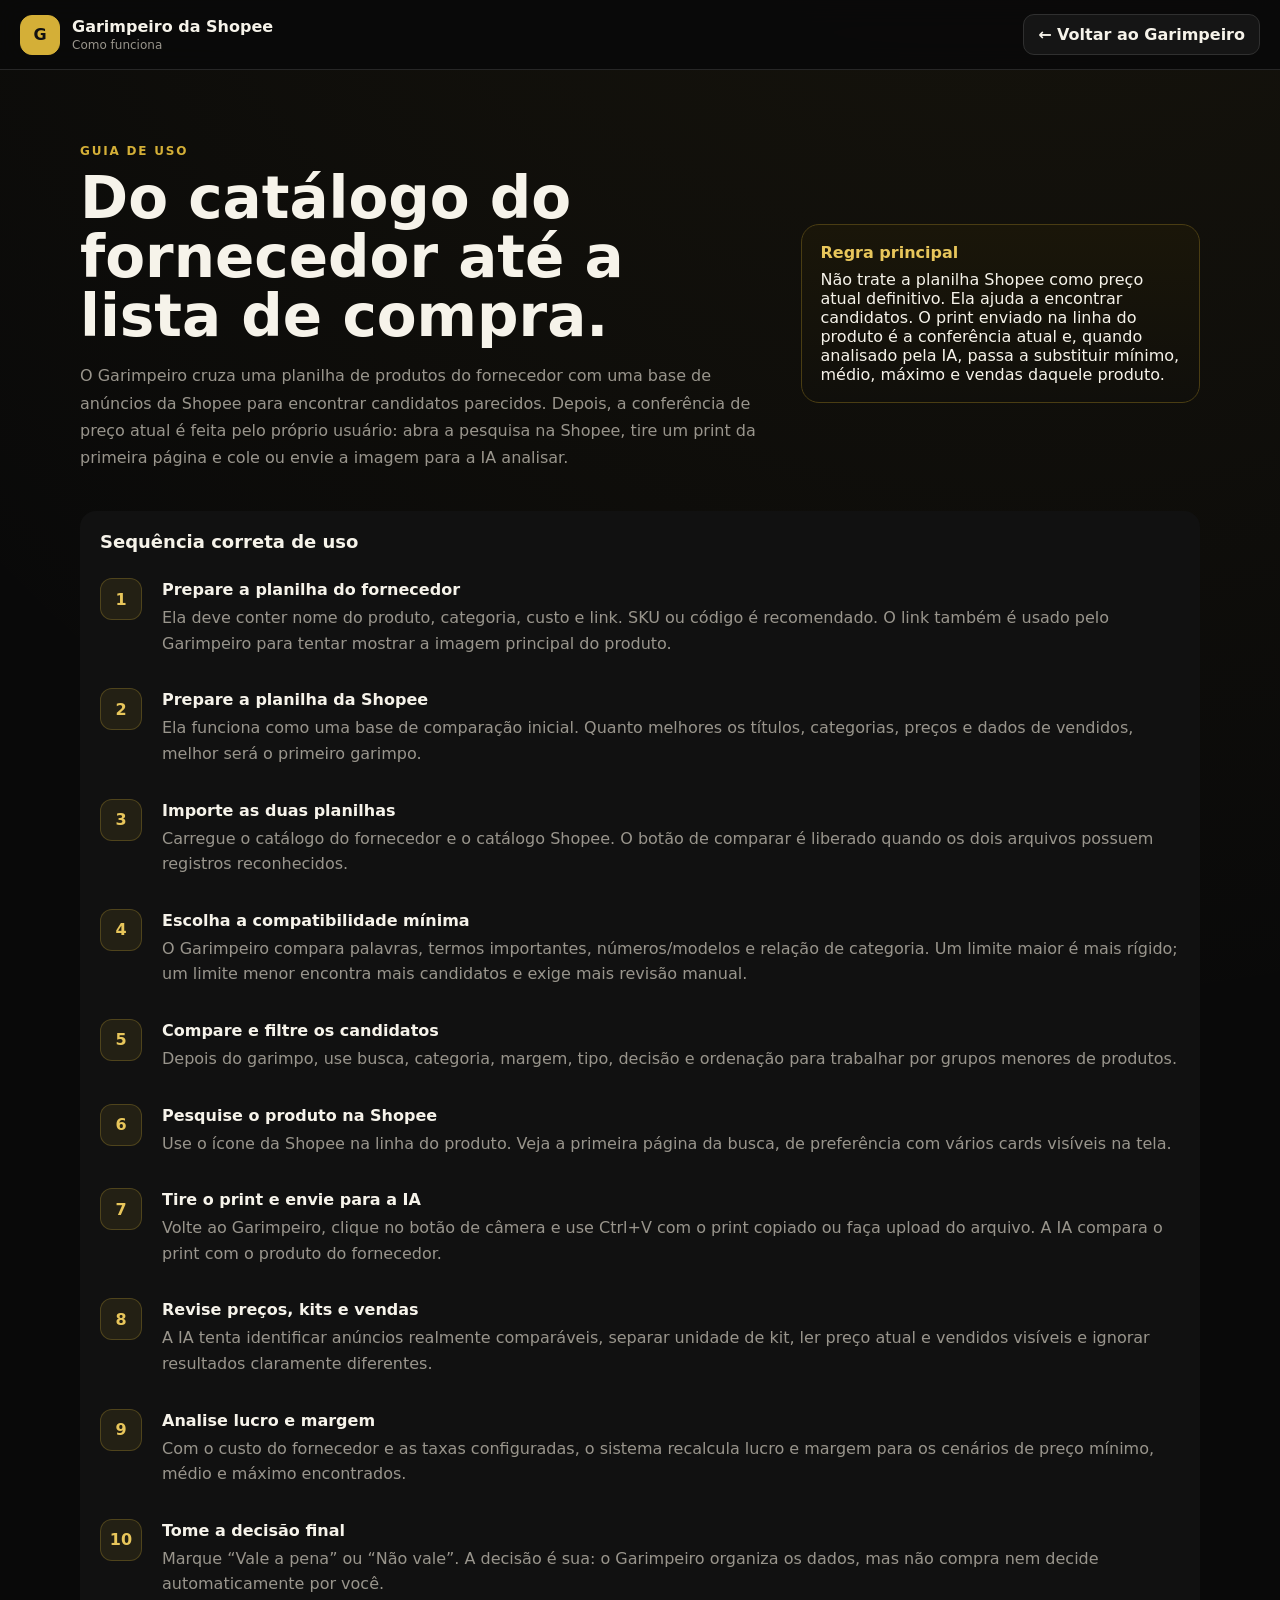
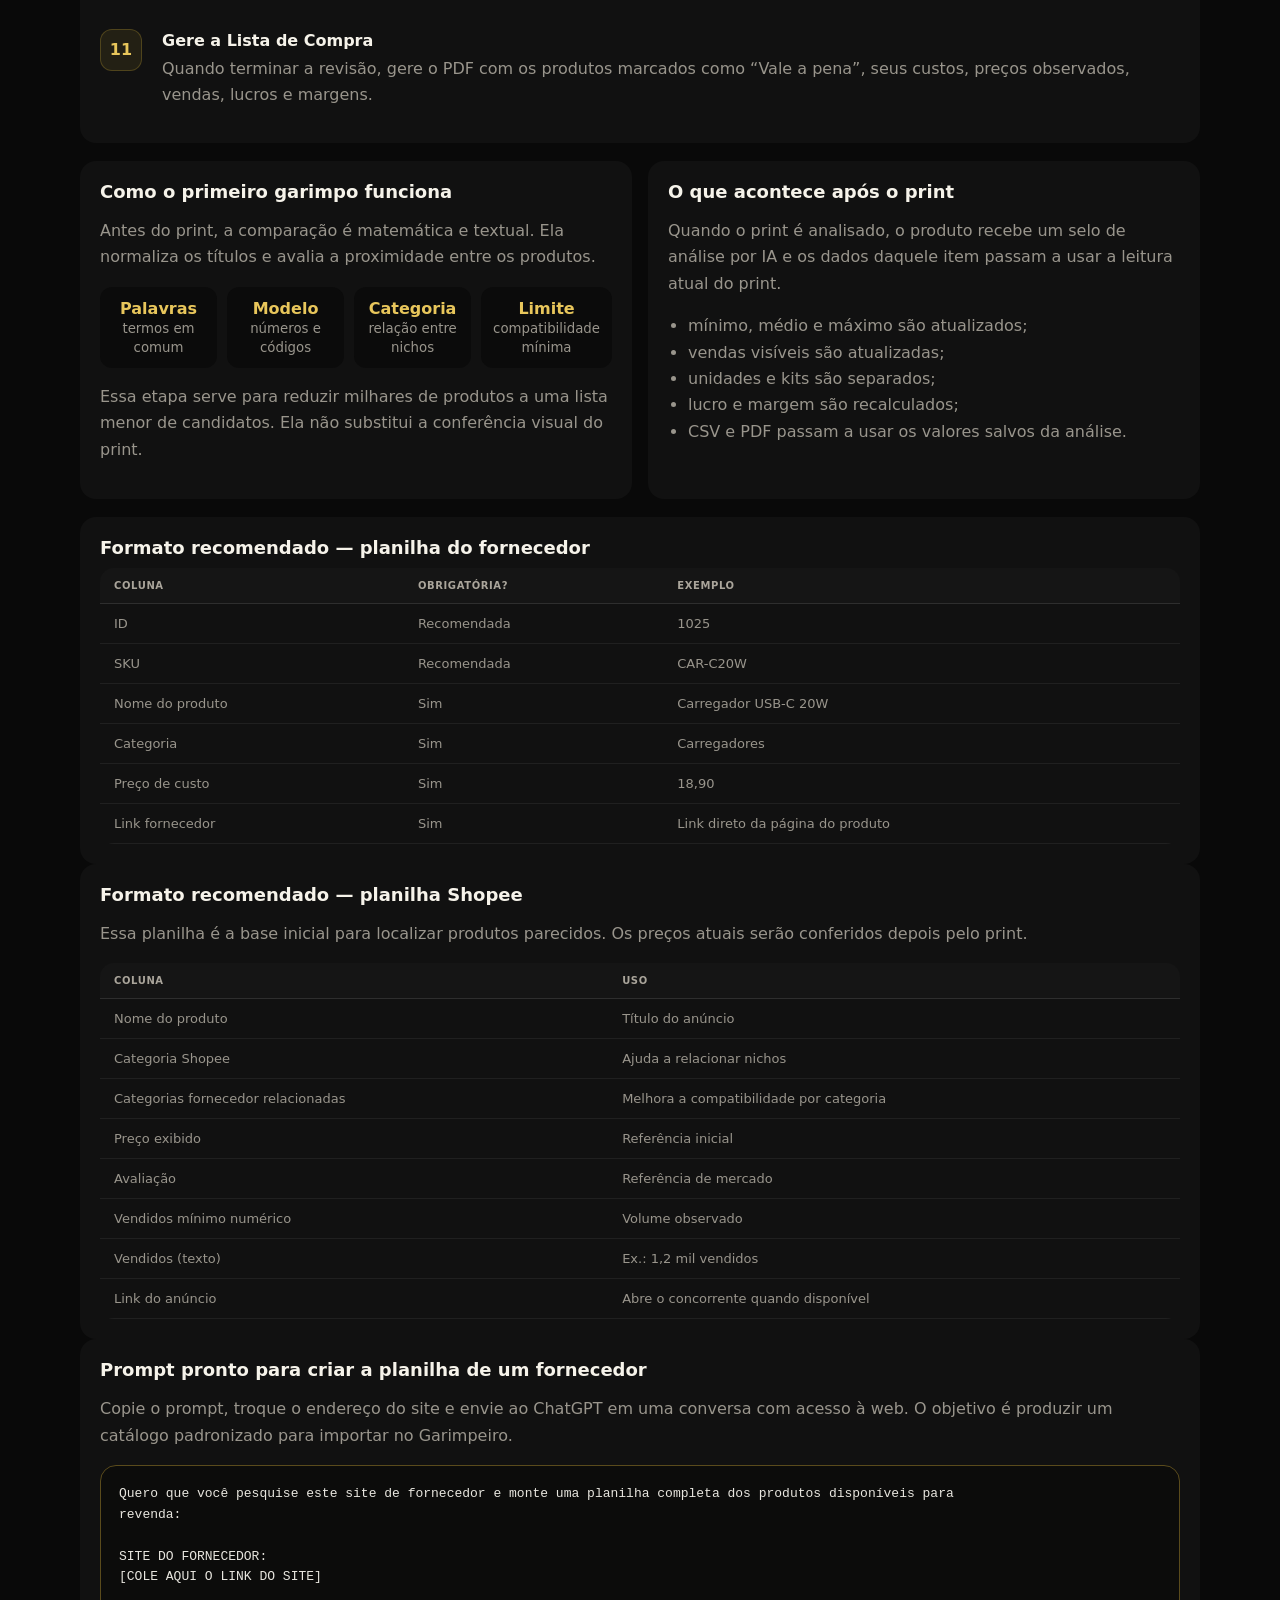
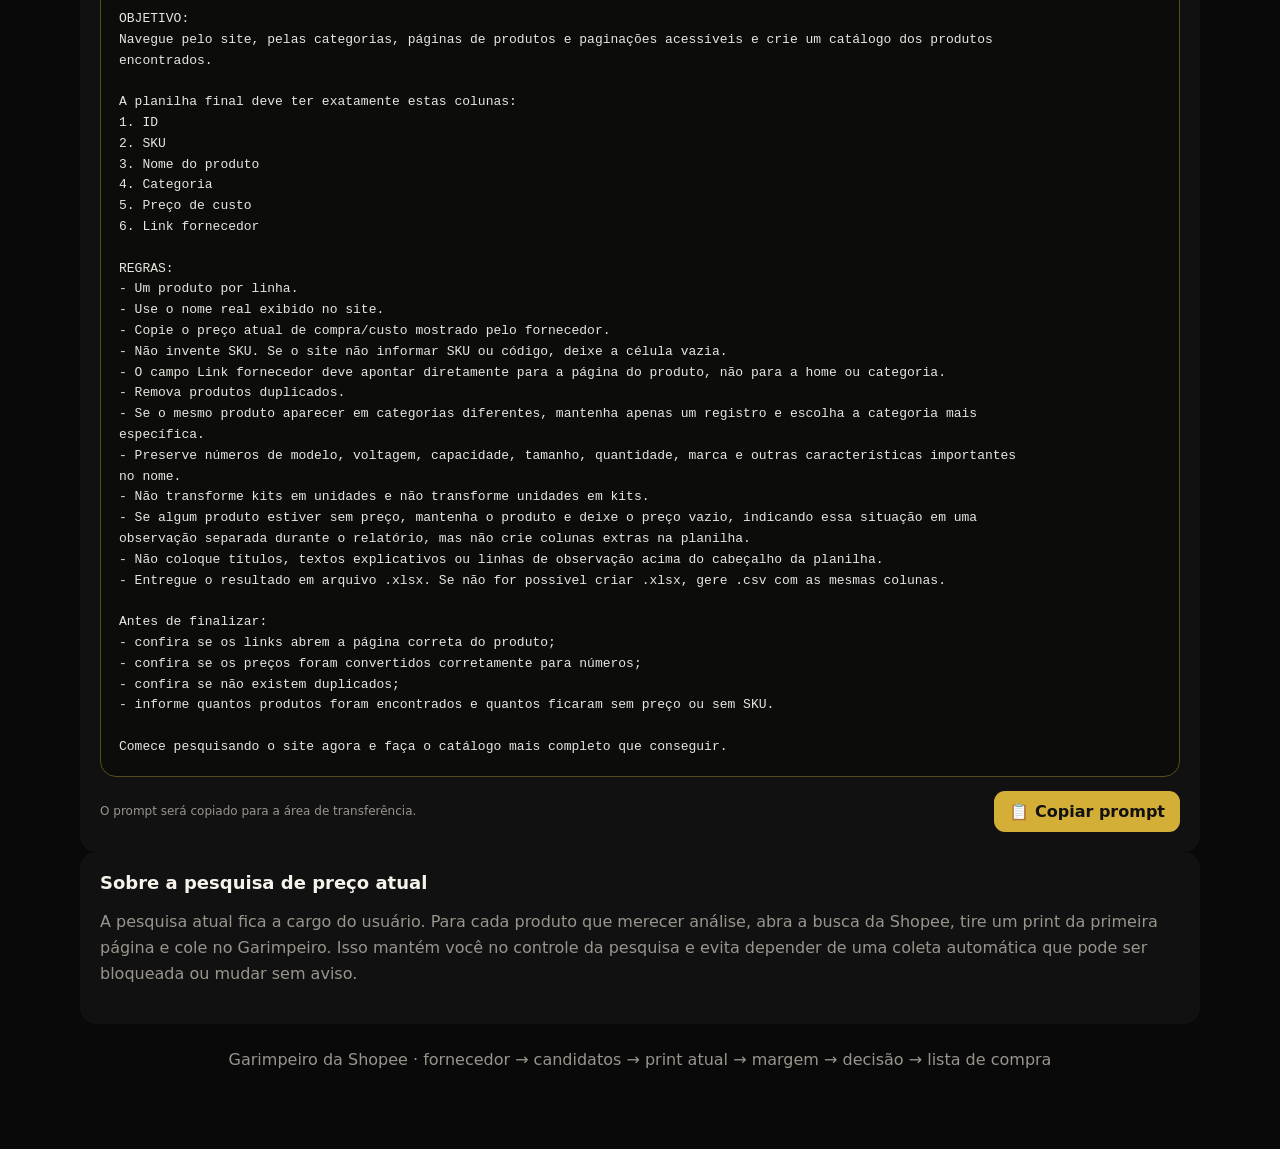
==== ajuda.html @ dcf3d6b2 "Cria pagina Como funciona e prompt de catalogo" ====
<!doctype html>
<html lang="pt-BR">
<head>
  <meta charset="utf-8" />
  <meta name="viewport" content="width=device-width,initial-scale=1" />
  <meta name="theme-color" content="#0a0a0a" />
  <title>Como funciona — Garimpeiro da Shopee</title>
  <meta name="description" content="Guia completo de uso do Garimpeiro da Shopee." />
  <link rel="stylesheet" href="./styles.css" />
  <style>
    .help-shell{width:min(1120px,calc(100% - 32px));margin:0 auto;padding:34px 0 64px}.help-hero{padding:36px 0 24px;display:grid;grid-template-columns:1.4fr .8fr;gap:24px;align-items:center}.help-hero h2{font-size:clamp(32px,5vw,58px);line-height:1.02;margin:10px 0 14px}.help-hero p{color:var(--muted);max-width:760px;line-height:1.7}.help-note{border:1px solid #4a3d13;background:linear-gradient(180deg,#1a1609,#100f0b);border-radius:18px;padding:18px}.help-note strong{display:block;color:#e8c65b;margin-bottom:8px}.help-grid{display:grid;grid-template-columns:repeat(2,minmax(0,1fr));gap:16px;margin:18px 0}.help-card{border:1px solid var(--border);background:var(--panel);border-radius:16px;padding:20px}.help-card h3{margin:0 0 10px;font-size:18px}.help-card p,.help-card li{color:var(--muted);line-height:1.65}.help-card ul,.help-card ol{padding-left:20px}.step{display:grid;grid-template-columns:48px 1fr;gap:14px;align-items:start;padding:16px 0;border-bottom:1px solid var(--border)}.step:last-child{border-bottom:0}.step-num{width:42px;height:42px;border-radius:12px;display:grid;place-items:center;background:#d4af3718;border:1px solid #d4af3740;color:#e8c65b;font-weight:800}.step h4{margin:2px 0 6px}.step p{margin:0;color:var(--muted);line-height:1.6}.schema{overflow:auto;border:1px solid var(--border);border-radius:14px}.schema table{min-width:720px}.schema th,.schema td{padding:12px 14px}.schema td{color:var(--muted)}.prompt-box{position:relative;border:1px solid #5a4b1c;background:#0c0c0b;border-radius:16px;padding:18px;margin-top:12px}.prompt-box pre{white-space:pre-wrap;margin:0;padding-right:140px;color:#e8e6df;font:13px/1.6 ui-monospace,SFMono-Regular,Menlo,Consolas,monospace}.copy-row{display:flex;justify-content:space-between;gap:12px;align-items:center;margin-top:14px}.copy-status{font-size:12px;color:var(--muted)}.logic-row{display:grid;grid-template-columns:repeat(4,1fr);gap:10px;margin-top:14px}.logic-pill{padding:12px;border:1px solid var(--border);border-radius:12px;background:#0b0b0b;text-align:center}.logic-pill b{display:block;color:#e8c65b}.logic-pill small{color:var(--muted)}.top-actions a{text-decoration:none}.help-footer{margin-top:26px;text-align:center;color:var(--muted)}@media(max-width:800px){.help-hero,.help-grid{grid-template-columns:1fr}.logic-row{grid-template-columns:1fr 1fr}.prompt-box pre{padding-right:0}.topbar{gap:10px;align-items:flex-start}.top-actions{flex-wrap:wrap;justify-content:flex-end}}@media(max-width:520px){.logic-row{grid-template-columns:1fr}.help-shell{width:min(100% - 20px,1120px)}.brand p{display:none}}
  </style>
</head>
<body>
  <header class="topbar">
    <div class="brand"><div class="brand-mark">G</div><div><h1>Garimpeiro da Shopee</h1><p>Como funciona</p></div></div>
    <div class="top-actions"><a class="btn btn-ghost" href="./index.html">← Voltar ao Garimpeiro</a></div>
  </header>

  <main class="help-shell">
    <section class="help-hero">
      <div>
        <span class="eyebrow">GUIA DE USO</span>
        <h2>Do catálogo do fornecedor até a lista de compra.</h2>
        <p>O Garimpeiro cruza uma planilha de produtos do fornecedor com uma base de anúncios da Shopee para encontrar candidatos parecidos. Depois, a conferência de preço atual é feita pelo próprio usuário: abra a pesquisa na Shopee, tire um print da primeira página e cole ou envie a imagem para a IA analisar.</p>
      </div>
      <aside class="help-note"><strong>Regra principal</strong>Não trate a planilha Shopee como preço atual definitivo. Ela ajuda a encontrar candidatos. O print enviado na linha do produto é a conferência atual e, quando analisado pela IA, passa a substituir mínimo, médio, máximo e vendas daquele produto.</aside>
    </section>

    <section class="help-card">
      <h3>Sequência correta de uso</h3>
      <div class="step"><div class="step-num">1</div><div><h4>Prepare a planilha do fornecedor</h4><p>Ela deve conter nome do produto, categoria, custo e link. SKU ou código é recomendado. O link também é usado pelo Garimpeiro para tentar mostrar a imagem principal do produto.</p></div></div>
      <div class="step"><div class="step-num">2</div><div><h4>Prepare a planilha da Shopee</h4><p>Ela funciona como uma base de comparação inicial. Quanto melhores os títulos, categorias, preços e dados de vendidos, melhor será o primeiro garimpo.</p></div></div>
      <div class="step"><div class="step-num">3</div><div><h4>Importe as duas planilhas</h4><p>Carregue o catálogo do fornecedor e o catálogo Shopee. O botão de comparar é liberado quando os dois arquivos possuem registros reconhecidos.</p></div></div>
      <div class="step"><div class="step-num">4</div><div><h4>Escolha a compatibilidade mínima</h4><p>O Garimpeiro compara palavras, termos importantes, números/modelos e relação de categoria. Um limite maior é mais rígido; um limite menor encontra mais candidatos e exige mais revisão manual.</p></div></div>
      <div class="step"><div class="step-num">5</div><div><h4>Compare e filtre os candidatos</h4><p>Depois do garimpo, use busca, categoria, margem, tipo, decisão e ordenação para trabalhar por grupos menores de produtos.</p></div></div>
      <div class="step"><div class="step-num">6</div><div><h4>Pesquise o produto na Shopee</h4><p>Use o ícone da Shopee na linha do produto. Veja a primeira página da busca, de preferência com vários cards visíveis na tela.</p></div></div>
      <div class="step"><div class="step-num">7</div><div><h4>Tire o print e envie para a IA</h4><p>Volte ao Garimpeiro, clique no botão de câmera e use Ctrl+V com o print copiado ou faça upload do arquivo. A IA compara o print com o produto do fornecedor.</p></div></div>
      <div class="step"><div class="step-num">8</div><div><h4>Revise preços, kits e vendas</h4><p>A IA tenta identificar anúncios realmente comparáveis, separar unidade de kit, ler preço atual e vendidos visíveis e ignorar resultados claramente diferentes.</p></div></div>
      <div class="step"><div class="step-num">9</div><div><h4>Analise lucro e margem</h4><p>Com o custo do fornecedor e as taxas configuradas, o sistema recalcula lucro e margem para os cenários de preço mínimo, médio e máximo encontrados.</p></div></div>
      <div class="step"><div class="step-num">10</div><div><h4>Tome a decisão final</h4><p>Marque “Vale a pena” ou “Não vale”. A decisão é sua: o Garimpeiro organiza os dados, mas não compra nem decide automaticamente por você.</p></div></div>
      <div class="step"><div class="step-num">11</div><div><h4>Gere a Lista de Compra</h4><p>Quando terminar a revisão, gere o PDF com os produtos marcados como “Vale a pena”, seus custos, preços observados, vendas, lucros e margens.</p></div></div>
    </section>

    <div class="help-grid">
      <section class="help-card">
        <h3>Como o primeiro garimpo funciona</h3>
        <p>Antes do print, a comparação é matemática e textual. Ela normaliza os títulos e avalia a proximidade entre os produtos.</p>
        <div class="logic-row"><div class="logic-pill"><b>Palavras</b><small>termos em comum</small></div><div class="logic-pill"><b>Modelo</b><small>números e códigos</small></div><div class="logic-pill"><b>Categoria</b><small>relação entre nichos</small></div><div class="logic-pill"><b>Limite</b><small>compatibilidade mínima</small></div></div>
        <p>Essa etapa serve para reduzir milhares de produtos a uma lista menor de candidatos. Ela não substitui a conferência visual do print.</p>
      </section>
      <section class="help-card">
        <h3>O que acontece após o print</h3>
        <p>Quando o print é analisado, o produto recebe um selo de análise por IA e os dados daquele item passam a usar a leitura atual do print.</p>
        <ul><li>mínimo, médio e máximo são atualizados;</li><li>vendas visíveis são atualizadas;</li><li>unidades e kits são separados;</li><li>lucro e margem são recalculados;</li><li>CSV e PDF passam a usar os valores salvos da análise.</li></ul>
      </section>
    </div>

    <section class="help-card">
      <h3>Formato recomendado — planilha do fornecedor</h3>
      <div class="schema"><table><thead><tr><th>Coluna</th><th>Obrigatória?</th><th>Exemplo</th></tr></thead><tbody><tr><td>ID</td><td>Recomendada</td><td>1025</td></tr><tr><td>SKU</td><td>Recomendada</td><td>CAR-C20W</td></tr><tr><td>Nome do produto</td><td>Sim</td><td>Carregador USB-C 20W</td></tr><tr><td>Categoria</td><td>Sim</td><td>Carregadores</td></tr><tr><td>Preço de custo</td><td>Sim</td><td>18,90</td></tr><tr><td>Link fornecedor</td><td>Sim</td><td>Link direto da página do produto</td></tr></tbody></table></div>
    </section>

    <section class="help-card">
      <h3>Formato recomendado — planilha Shopee</h3>
      <p>Essa planilha é a base inicial para localizar produtos parecidos. Os preços atuais serão conferidos depois pelo print.</p>
      <div class="schema"><table><thead><tr><th>Coluna</th><th>Uso</th></tr></thead><tbody><tr><td>Nome do produto</td><td>Título do anúncio</td></tr><tr><td>Categoria Shopee</td><td>Ajuda a relacionar nichos</td></tr><tr><td>Categorias fornecedor relacionadas</td><td>Melhora a compatibilidade por categoria</td></tr><tr><td>Preço exibido</td><td>Referência inicial</td></tr><tr><td>Avaliação</td><td>Referência de mercado</td></tr><tr><td>Vendidos mínimo numérico</td><td>Volume observado</td></tr><tr><td>Vendidos (texto)</td><td>Ex.: 1,2 mil vendidos</td></tr><tr><td>Link do anúncio</td><td>Abre o concorrente quando disponível</td></tr></tbody></table></div>
    </section>

    <section class="help-card" id="promptFornecedor">
      <h3>Prompt pronto para criar a planilha de um fornecedor</h3>
      <p>Copie o prompt, troque o endereço do site e envie ao ChatGPT em uma conversa com acesso à web. O objetivo é produzir um catálogo padronizado para importar no Garimpeiro.</p>
      <div class="prompt-box"><pre id="supplierPrompt">Quero que você pesquise este site de fornecedor e monte uma planilha completa dos produtos disponíveis para revenda:

SITE DO FORNECEDOR:
[COLE AQUI O LINK DO SITE]

OBJETIVO:
Navegue pelo site, pelas categorias, páginas de produtos e paginações acessíveis e crie um catálogo dos produtos encontrados.

A planilha final deve ter exatamente estas colunas:
1. ID
2. SKU
3. Nome do produto
4. Categoria
5. Preço de custo
6. Link fornecedor

REGRAS:
- Um produto por linha.
- Use o nome real exibido no site.
- Copie o preço atual de compra/custo mostrado pelo fornecedor.
- Não invente SKU. Se o site não informar SKU ou código, deixe a célula vazia.
- O campo Link fornecedor deve apontar diretamente para a página do produto, não para a home ou categoria.
- Remova produtos duplicados.
- Se o mesmo produto aparecer em categorias diferentes, mantenha apenas um registro e escolha a categoria mais específica.
- Preserve números de modelo, voltagem, capacidade, tamanho, quantidade, marca e outras características importantes no nome.
- Não transforme kits em unidades e não transforme unidades em kits.
- Se algum produto estiver sem preço, mantenha o produto e deixe o preço vazio, indicando essa situação em uma observação separada durante o relatório, mas não crie colunas extras na planilha.
- Não coloque títulos, textos explicativos ou linhas de observação acima do cabeçalho da planilha.
- Entregue o resultado em arquivo .xlsx. Se não for possível criar .xlsx, gere .csv com as mesmas colunas.

Antes de finalizar:
- confira se os links abrem a página correta do produto;
- confira se os preços foram convertidos corretamente para números;
- confira se não existem duplicados;
- informe quantos produtos foram encontrados e quantos ficaram sem preço ou sem SKU.

Comece pesquisando o site agora e faça o catálogo mais completo que conseguir.</pre></div>
      <div class="copy-row"><span id="copyStatus" class="copy-status">O prompt será copiado para a área de transferência.</span><button id="copyPrompt" class="btn btn-primary">📋 Copiar prompt</button></div>
    </section>

    <section class="help-card">
      <h3>Sobre a pesquisa de preço atual</h3>
      <p>A pesquisa atual fica a cargo do usuário. Para cada produto que merecer análise, abra a busca da Shopee, tire um print da primeira página e cole no Garimpeiro. Isso mantém você no controle da pesquisa e evita depender de uma coleta automática que pode ser bloqueada ou mudar sem aviso.</p>
    </section>

    <p class="help-footer">Garimpeiro da Shopee · fornecedor → candidatos → print atual → margem → decisão → lista de compra</p>
  </main>

  <script>
    const btn=document.getElementById('copyPrompt'),status=document.getElementById('copyStatus'),text=()=>document.getElementById('supplierPrompt').innerText;
    btn.addEventListener('click',async()=>{
      try{await navigator.clipboard.writeText(text());status.textContent='✅ Prompt copiado!';btn.textContent='✓ Copiado';setTimeout(()=>{btn.textContent='📋 Copiar prompt';status.textContent='O prompt será copiado para a área de transferência.'},2200)}
      catch{const ta=document.createElement('textarea');ta.value=text();document.body.appendChild(ta);ta.select();document.execCommand('copy');ta.remove();status.textContent='✅ Prompt copiado!'}
    });
  </script>
</body>
</html>
---- styles.css ----
:root{
  --bg:#090909;--panel:#111;--panel2:#151515;--line:#272727;--text:#f6f3ea;--muted:#99958c;
  --gold:#d4af37;--gold2:#b99524;--green:#42c77a;--red:#ff6262;--yellow:#e8bd45;--blue:#66a8ff;
  --radius:16px;--shadow:0 14px 40px rgba(0,0,0,.28)
}
*{box-sizing:border-box}html{color-scheme:dark}body{margin:0;background:radial-gradient(circle at 80% -10%,rgba(212,175,55,.08),transparent 30%),var(--bg);color:var(--text);font-family:Inter,ui-sans-serif,system-ui,-apple-system,BlinkMacSystemFont,"Segoe UI",sans-serif}.hidden{display:none!important}button,input,select{font:inherit}button{cursor:pointer}.topbar{position:sticky;top:0;z-index:20;display:flex;justify-content:space-between;align-items:center;gap:20px;padding:14px max(20px,calc((100vw - 1500px)/2));background:rgba(9,9,9,.9);backdrop-filter:blur(14px);border-bottom:1px solid var(--line)}.brand{display:flex;align-items:center;gap:12px}.brand-mark{width:40px;height:40px;border:1px solid var(--gold);border-radius:12px;display:grid;place-items:center;color:#111;background:var(--gold);font-weight:900}.brand h1{margin:0;font-size:16px}.brand p{margin:2px 0 0;font-size:12px;color:var(--muted)}.top-actions{display:flex;gap:8px}.shell{max-width:1500px;margin:auto;padding:24px 20px 60px}.hero{display:grid;grid-template-columns:1.5fr 1fr;gap:30px;padding:38px 4px}.eyebrow{font-size:12px;letter-spacing:.15em;color:var(--gold);font-weight:800}.hero h2{max-width:850px;font-size:clamp(30px,4vw,54px);line-height:1.05;margin:10px 0 14px}.hero p{max-width:800px;color:#b7b3aa;font-size:17px;line-height:1.6}.hero-flow{align-self:center;display:flex;flex-wrap:wrap;align-items:center;justify-content:center;gap:10px;padding:22px;border:1px solid #2e2919;border-radius:20px;background:linear-gradient(180deg,rgba(212,175,55,.07),rgba(255,255,255,.01))}.hero-flow span{padding:8px 10px;border:1px solid #3a3421;border-radius:999px;font-size:12px}.hero-flow b{color:var(--gold)}.panel{background:linear-gradient(180deg,var(--panel2),var(--panel));border:1px solid var(--line);border-radius:var(--radius);box-shadow:var(--shadow)}.upload-panel,.workspace-panel{padding:22px}.panel-head{display:flex;justify-content:space-between;align-items:flex-start;gap:20px}.panel-head h3,.modal-head h3{margin:0 0 5px}.panel-head p,.modal-head p{margin:0;color:var(--muted);font-size:13px}.upload-grid{display:grid;grid-template-columns:1fr 1fr;gap:14px;margin-top:18px}.dropzone{min-height:150px;border:1px dashed #4a4127;border-radius:14px;display:flex;flex-direction:column;justify-content:center;align-items:center;text-align:center;padding:20px;background:#0d0d0d;transition:.2s}.dropzone:hover,.dropzone.dragging{border-color:var(--gold);background:rgba(212,175,55,.05)}.dropzone.loaded{border-style:solid;border-color:#2f7a4b;background:rgba(66,199,122,.05)}.drop-icon{font-size:32px;margin-bottom:10px}.dropzone small{color:var(--muted);margin-top:6px}.upload-actions{display:flex;justify-content:flex-end;align-items:end;gap:12px;margin-top:16px}.compact-field{width:190px}.btn{border:1px solid transparent;border-radius:11px;padding:10px 14px;font-weight:750;transition:.15s}.btn:hover{transform:translateY(-1px)}.btn:disabled{opacity:.4;cursor:not-allowed;transform:none}.btn-primary{background:var(--gold);color:#111}.btn-primary:hover{background:#e0bd4b}.btn-ghost{background:#151515;border-color:#303030;color:var(--text)}.btn-danger-ghost{background:rgba(255,98,98,.06);border-color:rgba(255,98,98,.25);color:#ff9595}.btn-lg{padding:13px 20px}.progress-wrap{margin-top:18px}.progress-track{height:9px;border-radius:999px;background:#252525;overflow:hidden}.progress-bar{height:100%;width:0;background:var(--gold);transition:width .2s}.progress-wrap p{font-size:12px;color:var(--muted);margin:7px 0 0}.metrics{display:grid;grid-template-columns:repeat(5,1fr);gap:12px;margin:18px 0}.metric{background:#101010;border:1px solid var(--line);border-radius:14px;padding:15px}.metric span,.metric small{display:block;color:var(--muted);font-size:11px}.metric strong{display:block;font-size:23px;margin:4px 0;color:#fff}.wrap-head{align-items:center}.toolbar-actions{display:flex;gap:8px}.filters{display:grid;grid-template-columns:2fr repeat(4,1fr);gap:10px;margin:18px 0}.field{display:flex;flex-direction:column;gap:6px}.field>span{font-size:11px;color:#a6a199;font-weight:700}.field input,.field select{width:100%;border:1px solid #303030;border-radius:10px;background:#0b0b0b;color:var(--text);padding:10px 11px;outline:none}.field input:focus,.field select:focus{border-color:#6f5e24;box-shadow:0 0 0 3px rgba(212,175,55,.08)}.suffix-input,.prefix-input{display:flex;align-items:center;border:1px solid #303030;border-radius:10px;background:#0b0b0b}.suffix-input input,.prefix-input input{border:0}.suffix-input span,.prefix-input span{padding:0 11px;color:var(--muted);font-size:12px}.empty-state{text-align:center;padding:80px 20px;color:var(--muted)}.empty-state>div{font-size:38px}.empty-state h4{color:var(--text);font-size:18px;margin:10px 0 4px}.empty-state p{margin:0}.table-wrap{overflow:auto;border:1px solid #262626;border-radius:12px}table{width:100%;border-collapse:collapse;min-width:1200px}th{position:sticky;top:0;background:#151515;z-index:2;text-align:left;padding:11px;font-size:10px;text-transform:uppercase;letter-spacing:.06em;color:#aaa59b;border-bottom:1px solid #2e2e2e}td{padding:12px 11px;border-bottom:1px solid #202020;vertical-align:top;font-size:13px}tbody tr:hover{background:rgba(255,255,255,.018)}.product-name{font-weight:800;max-width:330px}.product-sub{display:flex;gap:6px;flex-wrap:wrap;margin-top:6px}.tag{font-size:10px;padding:3px 6px;border-radius:6px;background:#222;color:#bbb}.score{color:var(--gold)}.price-stack,.profit-stack{display:grid;gap:3px;min-width:160px}.price-row,.profit-row{display:flex;justify-content:space-between;gap:10px}.price-row span:first-child,.profit-row span:first-child{color:var(--muted);font-size:11px}.profit-positive{color:var(--green)}.profit-negative{color:var(--red)}.sold-strong{font-weight:850}.link-row{display:flex;gap:7px}.icon-link{width:36px;height:36px;display:grid;place-items:center;border:1px solid #303030;border-radius:9px;background:#131313;color:#fff;text-decoration:none}.decision{display:flex;gap:6px}.decision button{border-radius:9px;padding:8px 9px;border:1px solid #303030;background:#121212;color:#aaa}.decision .yes.active{background:rgba(66,199,122,.15);border-color:#397b50;color:#7de2a4}.decision .no.active{background:rgba(255,98,98,.13);border-color:#793d3d;color:#ff9292}.detail-btn{margin-top:7px;border:0;background:transparent;color:var(--gold);padding:0;font-size:11px}.pagination{display:flex;justify-content:center;align-items:center;gap:14px;margin-top:14px}.pagination span{font-size:12px;color:var(--muted)}.modal-backdrop{position:fixed;inset:0;background:rgba(0,0,0,.72);z-index:50;display:grid;place-items:center;padding:20px;overflow:auto}.modal{width:min(620px,100%);background:#111;border:1px solid #313131;border-radius:16px;padding:20px;box-shadow:0 30px 80px rgba(0,0,0,.6)}.modal-wide{width:min(1100px,100%)}.modal-head{display:flex;justify-content:space-between;gap:18px}.icon-btn{width:34px;height:34px;border-radius:9px;border:1px solid #333;background:#181818;color:#ddd}.form-grid{display:grid;grid-template-columns:1fr 1fr;gap:14px;margin-top:20px}.modal-actions{display:flex;justify-content:flex-end;gap:8px;margin-top:20px}.detail-grid{display:grid;grid-template-columns:repeat(4,1fr);gap:10px;margin:18px 0}.detail-card{padding:12px;border:1px solid #2a2a2a;border-radius:11px;background:#0b0b0b}.detail-card small{display:block;color:var(--muted)}.detail-card strong{display:block;margin-top:4px}.competitor-list{display:grid;gap:8px;max-height:390px;overflow:auto}.competitor{display:grid;grid-template-columns:1fr auto auto auto;gap:12px;align-items:center;padding:10px;border:1px solid #262626;border-radius:10px}.competitor small{color:var(--muted)}.competitor a{color:var(--gold)}.note-input{width:100%;min-height:70px;background:#0b0b0b;color:#fff;border:1px solid #303030;border-radius:10px;padding:10px;resize:vertical}.live-box{border:1px solid #3d3520;border-radius:12px;padding:14px;background:rgba(212,175,55,.04);margin:14px 0}.live-head{display:flex;justify-content:space-between;gap:10px;align-items:center}.toast{position:fixed;right:18px;bottom:18px;z-index:100;max-width:400px;background:#171717;border:1px solid #353535;border-radius:12px;padding:12px 14px;box-shadow:0 18px 50px rgba(0,0,0,.4);transform:translateY(20px);opacity:0;pointer-events:none;transition:.2s}.toast.show{transform:translateY(0);opacity:1}.toast.good{border-color:#356846}.toast.bad{border-color:#6e3838}
@media(max-width:1000px){.hero{grid-template-columns:1fr}.metrics{grid-template-columns:repeat(3,1fr)}.filters{grid-template-columns:1fr 1fr}.search-field{grid-column:1/-1}.detail-grid{grid-template-columns:1fr 1fr}}
@media(max-width:680px){.topbar{align-items:flex-start}.top-actions{flex-direction:column}.shell{padding:15px 10px 50px}.hero{padding:24px 4px}.hero h2{font-size:34px}.upload-grid,.form-grid{grid-template-columns:1fr}.upload-actions{align-items:stretch;flex-direction:column}.compact-field{width:100%}.metrics{grid-template-columns:1fr 1fr}.filters{grid-template-columns:1fr}.search-field{grid-column:auto}.panel-head{flex-direction:column}.toolbar-actions{width:100%}.toolbar-actions .btn{flex:1}.detail-grid{grid-template-columns:1fr 1fr}.competitor{grid-template-columns:1fr}.topbar .btn{font-size:11px;padding:8px}.brand p{display:none}}
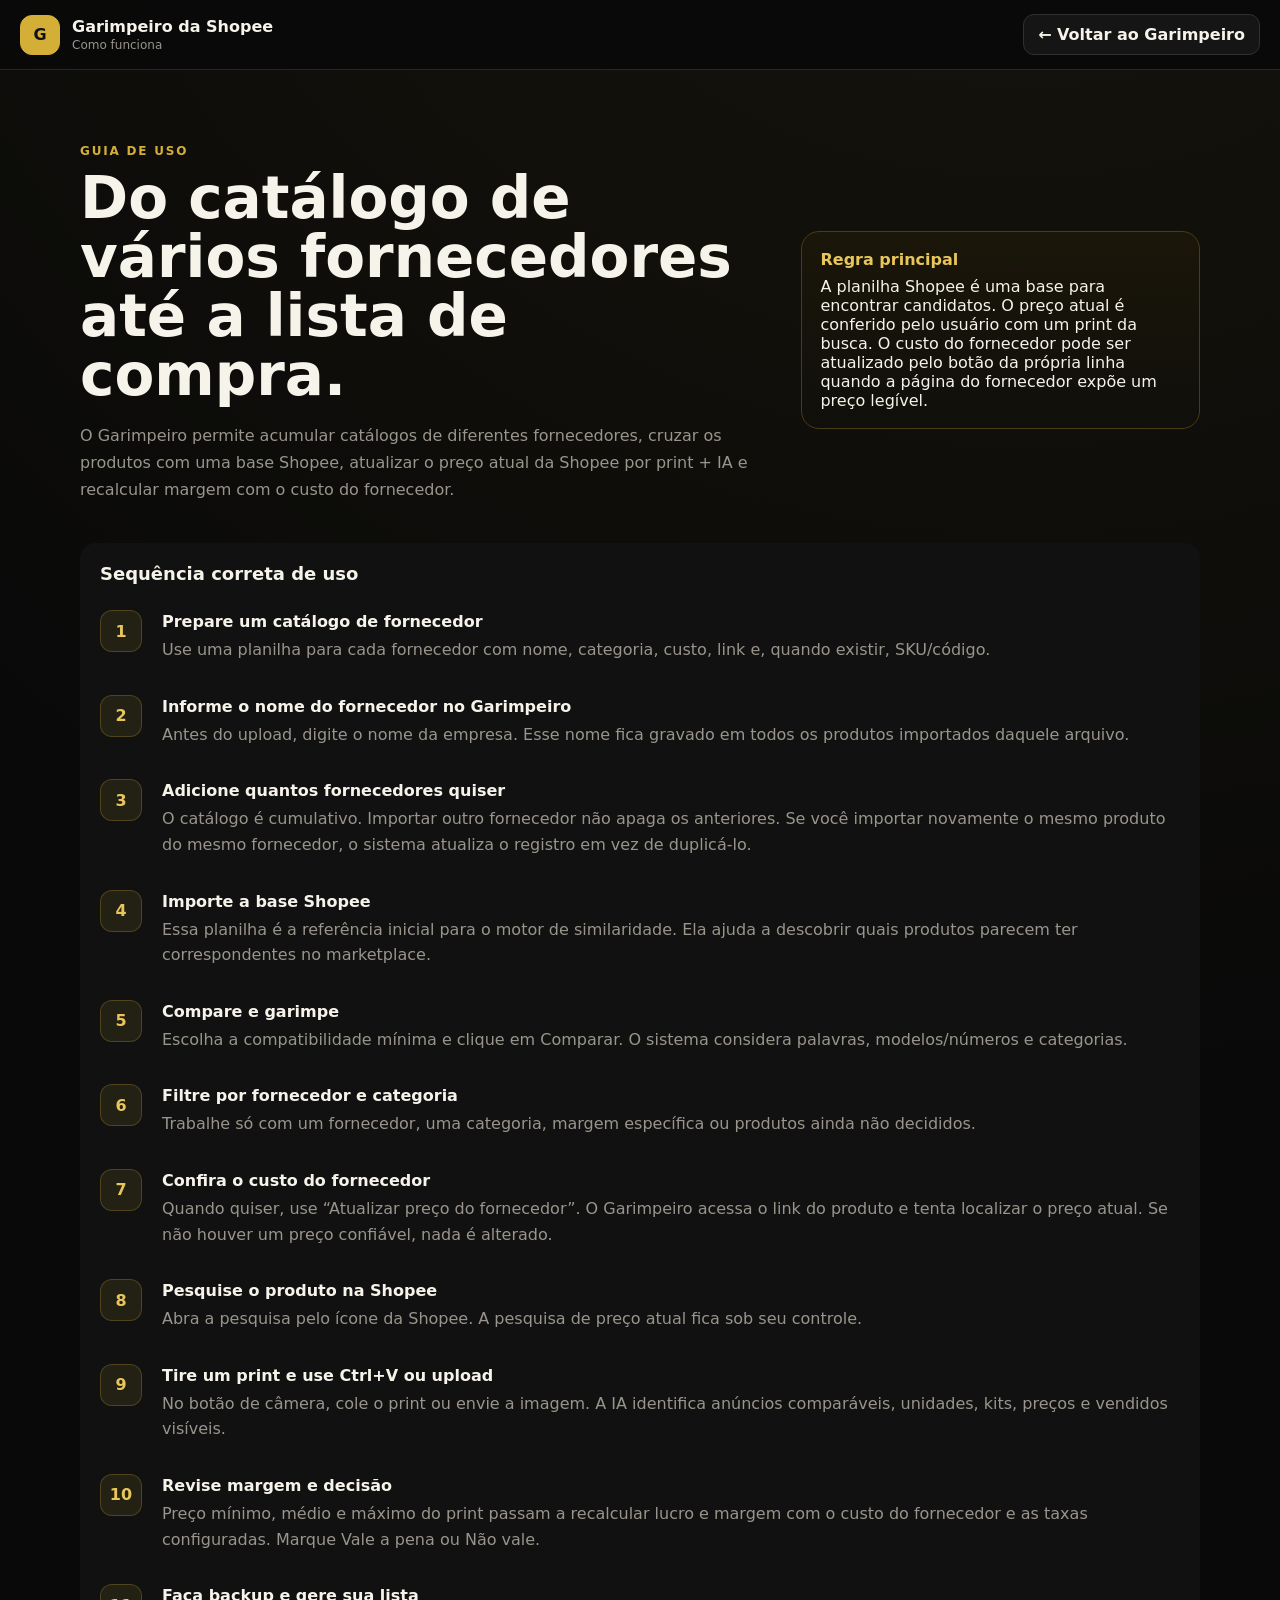
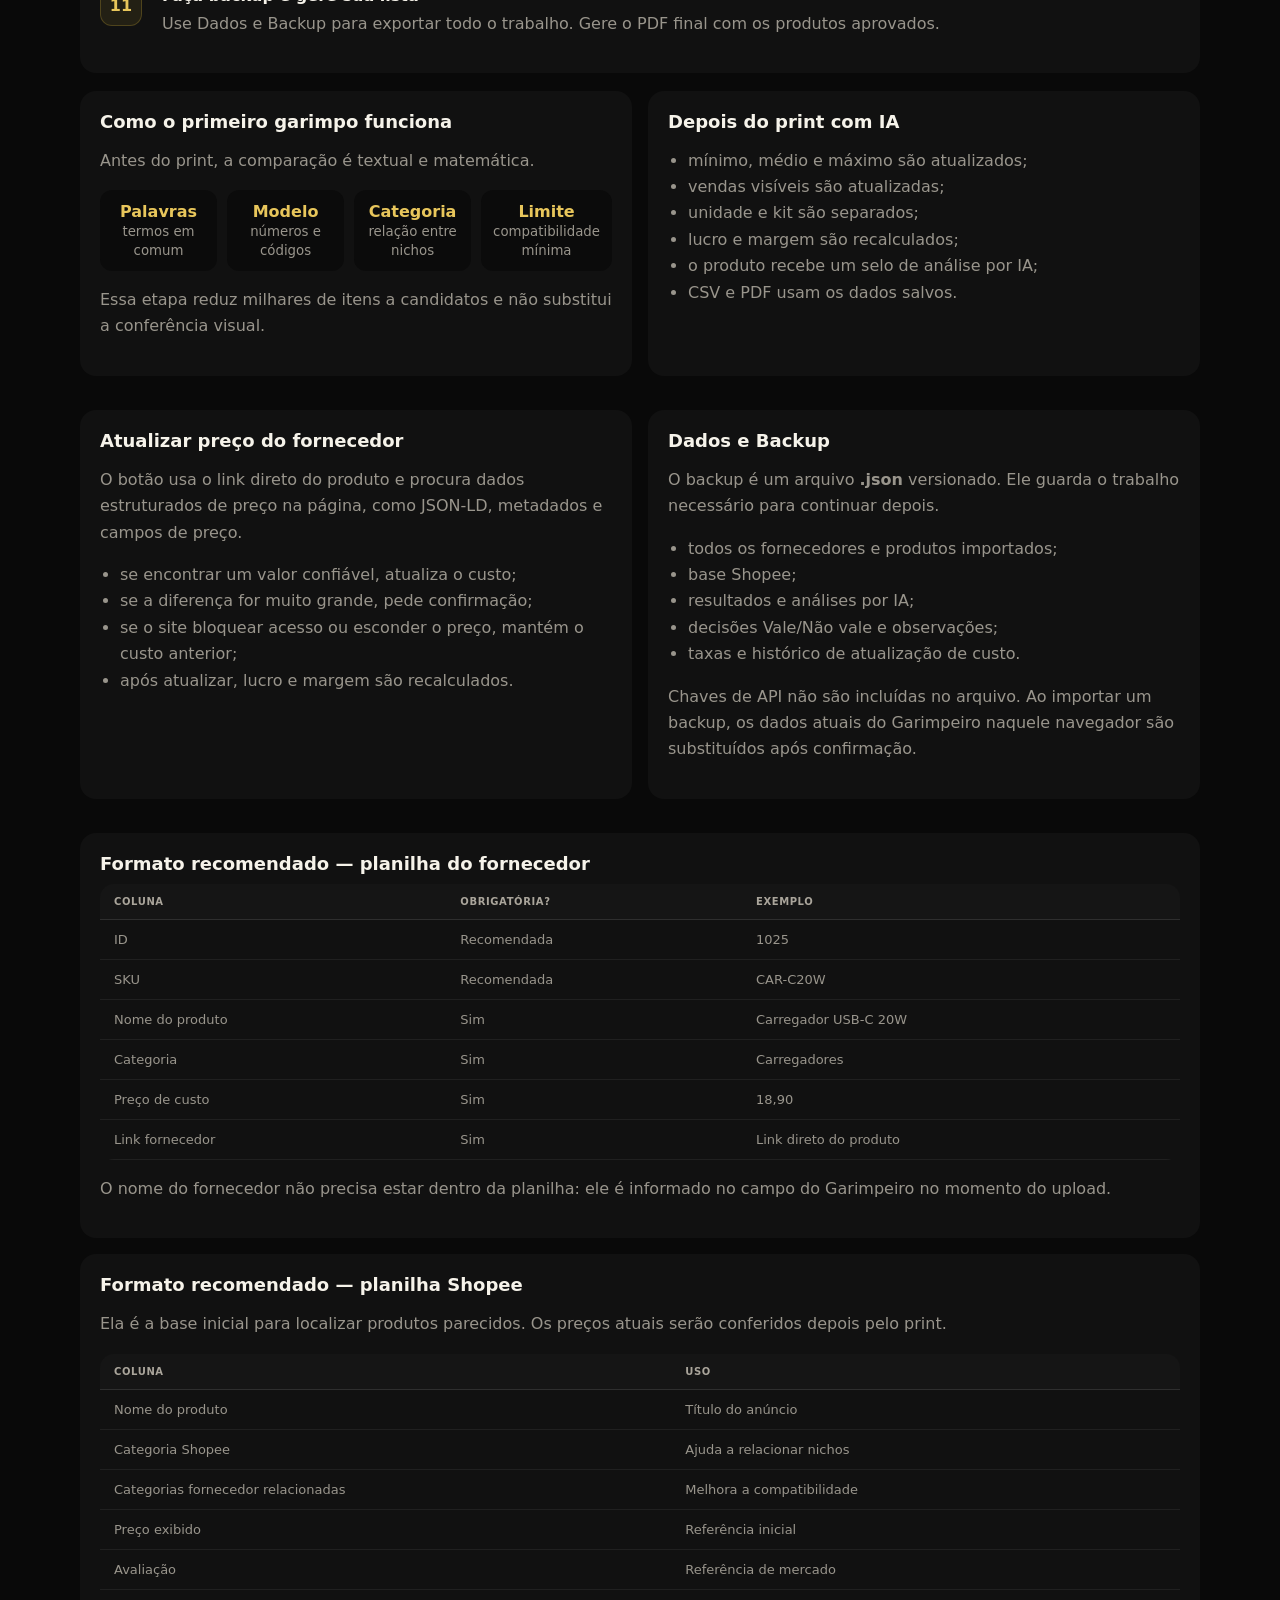
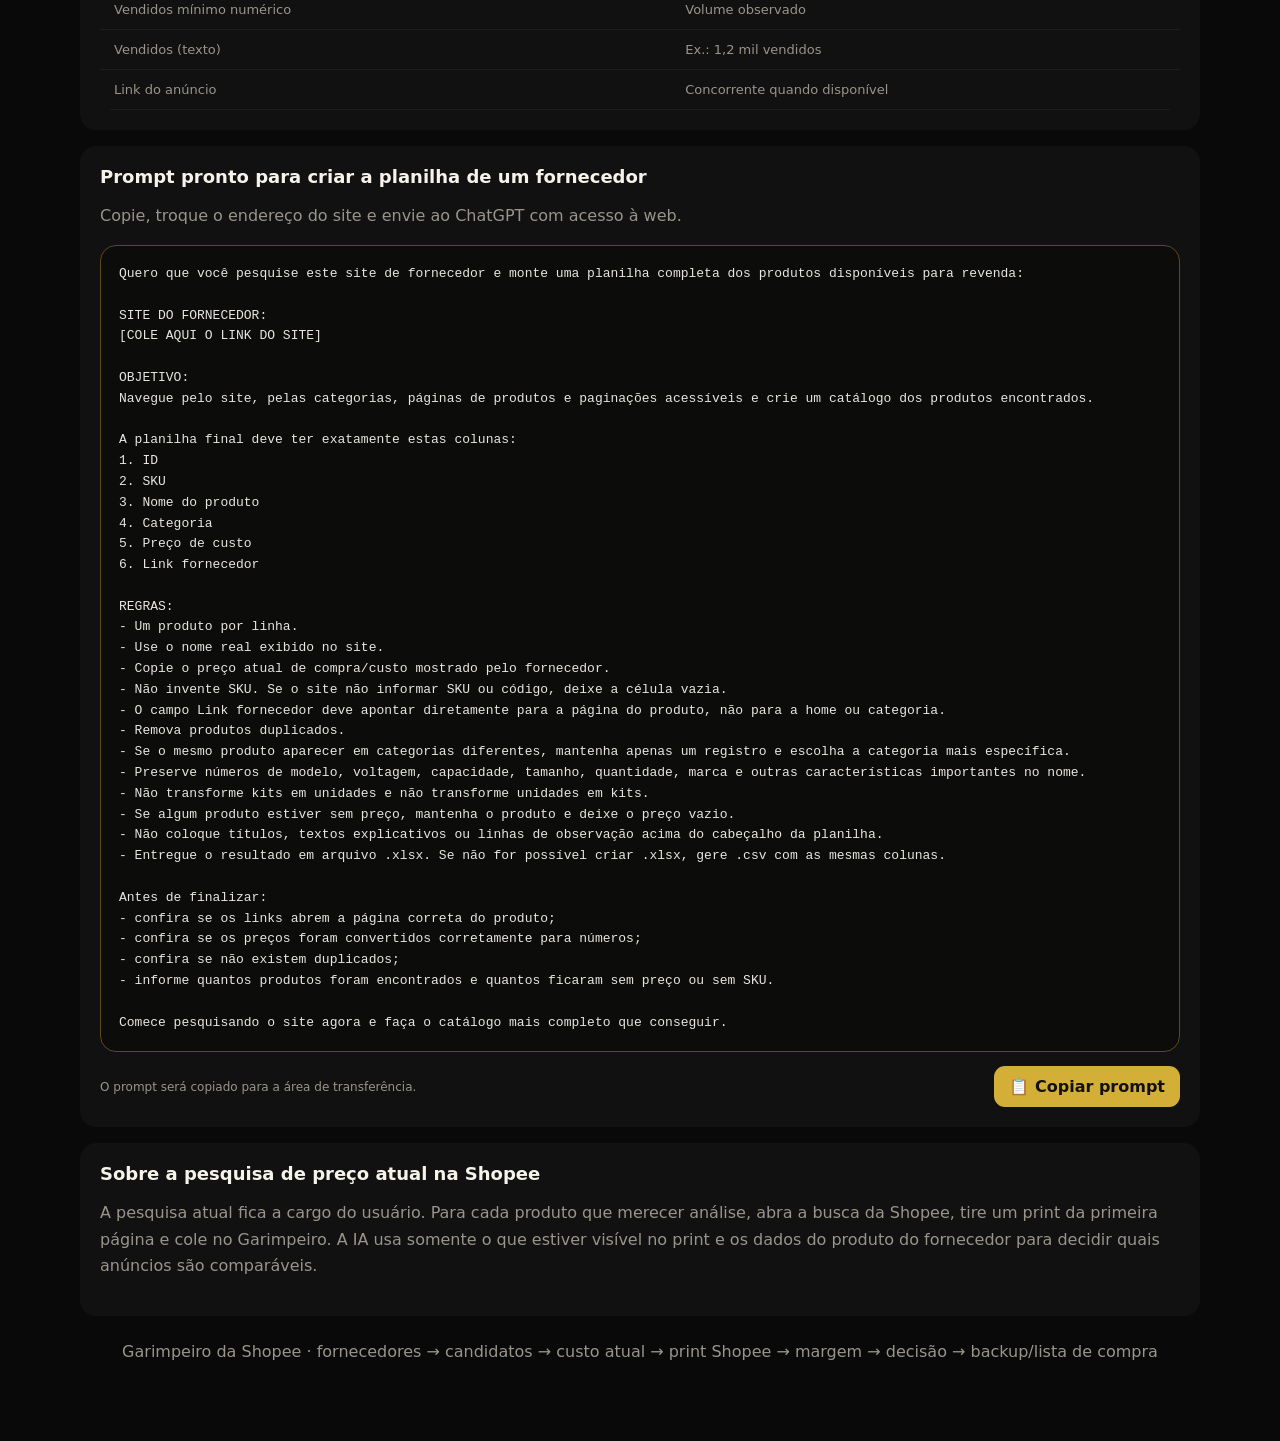
==== commit 08d5e4c9: "Document multi-supplier and backup workflow" ====
--- a/ajuda.html
+++ b/ajuda.html
@@ -1,76 +1,10 @@
-<!doctype html>
-<html lang="pt-BR">
-<head>
-  <meta charset="utf-8" />
-  <meta name="viewport" content="width=device-width,initial-scale=1" />
-  <meta name="theme-color" content="#0a0a0a" />
-  <title>Como funciona — Garimpeiro da Shopee</title>
-  <meta name="description" content="Guia completo de uso do Garimpeiro da Shopee." />
-  <link rel="stylesheet" href="./styles.css" />
-  <style>
-    .help-shell{width:min(1120px,calc(100% - 32px));margin:0 auto;padding:34px 0 64px}.help-hero{padding:36px 0 24px;display:grid;grid-template-columns:1.4fr .8fr;gap:24px;align-items:center}.help-hero h2{font-size:clamp(32px,5vw,58px);line-height:1.02;margin:10px 0 14px}.help-hero p{color:var(--muted);max-width:760px;line-height:1.7}.help-note{border:1px solid #4a3d13;background:linear-gradient(180deg,#1a1609,#100f0b);border-radius:18px;padding:18px}.help-note strong{display:block;color:#e8c65b;margin-bottom:8px}.help-grid{display:grid;grid-template-columns:repeat(2,minmax(0,1fr));gap:16px;margin:18px 0}.help-card{border:1px solid var(--border);background:var(--panel);border-radius:16px;padding:20px}.help-card h3{margin:0 0 10px;font-size:18px}.help-card p,.help-card li{color:var(--muted);line-height:1.65}.help-card ul,.help-card ol{padding-left:20px}.step{display:grid;grid-template-columns:48px 1fr;gap:14px;align-items:start;padding:16px 0;border-bottom:1px solid var(--border)}.step:last-child{border-bottom:0}.step-num{width:42px;height:42px;border-radius:12px;display:grid;place-items:center;background:#d4af3718;border:1px solid #d4af3740;color:#e8c65b;font-weight:800}.step h4{margin:2px 0 6px}.step p{margin:0;color:var(--muted);line-height:1.6}.schema{overflow:auto;border:1px solid var(--border);border-radius:14px}.schema table{min-width:720px}.schema th,.schema td{padding:12px 14px}.schema td{color:var(--muted)}.prompt-box{position:relative;border:1px solid #5a4b1c;background:#0c0c0b;border-radius:16px;padding:18px;margin-top:12px}.prompt-box pre{white-space:pre-wrap;margin:0;padding-right:140px;color:#e8e6df;font:13px/1.6 ui-monospace,SFMono-Regular,Menlo,Consolas,monospace}.copy-row{display:flex;justify-content:space-between;gap:12px;align-items:center;margin-top:14px}.copy-status{font-size:12px;color:var(--muted)}.logic-row{display:grid;grid-template-columns:repeat(4,1fr);gap:10px;margin-top:14px}.logic-pill{padding:12px;border:1px solid var(--border);border-radius:12px;background:#0b0b0b;text-align:center}.logic-pill b{display:block;color:#e8c65b}.logic-pill small{color:var(--muted)}.top-actions a{text-decoration:none}.help-footer{margin-top:26px;text-align:center;color:var(--muted)}@media(max-width:800px){.help-hero,.help-grid{grid-template-columns:1fr}.logic-row{grid-template-columns:1fr 1fr}.prompt-box pre{padding-right:0}.topbar{gap:10px;align-items:flex-start}.top-actions{flex-wrap:wrap;justify-content:flex-end}}@media(max-width:520px){.logic-row{grid-template-columns:1fr}.help-shell{width:min(100% - 20px,1120px)}.brand p{display:none}}
-  </style>
-</head>
-<body>
-  <header class="topbar">
-    <div class="brand"><div class="brand-mark">G</div><div><h1>Garimpeiro da Shopee</h1><p>Como funciona</p></div></div>
-    <div class="top-actions"><a class="btn btn-ghost" href="./index.html">← Voltar ao Garimpeiro</a></div>
-  </header>
-
-  <main class="help-shell">
-    <section class="help-hero">
-      <div>
-        <span class="eyebrow">GUIA DE USO</span>
-        <h2>Do catálogo do fornecedor até a lista de compra.</h2>
-        <p>O Garimpeiro cruza uma planilha de produtos do fornecedor com uma base de anúncios da Shopee para encontrar candidatos parecidos. Depois, a conferência de preço atual é feita pelo próprio usuário: abra a pesquisa na Shopee, tire um print da primeira página e cole ou envie a imagem para a IA analisar.</p>
-      </div>
-      <aside class="help-note"><strong>Regra principal</strong>Não trate a planilha Shopee como preço atual definitivo. Ela ajuda a encontrar candidatos. O print enviado na linha do produto é a conferência atual e, quando analisado pela IA, passa a substituir mínimo, médio, máximo e vendas daquele produto.</aside>
-    </section>
-
-    <section class="help-card">
-      <h3>Sequência correta de uso</h3>
-      <div class="step"><div class="step-num">1</div><div><h4>Prepare a planilha do fornecedor</h4><p>Ela deve conter nome do produto, categoria, custo e link. SKU ou código é recomendado. O link também é usado pelo Garimpeiro para tentar mostrar a imagem principal do produto.</p></div></div>
-      <div class="step"><div class="step-num">2</div><div><h4>Prepare a planilha da Shopee</h4><p>Ela funciona como uma base de comparação inicial. Quanto melhores os títulos, categorias, preços e dados de vendidos, melhor será o primeiro garimpo.</p></div></div>
-      <div class="step"><div class="step-num">3</div><div><h4>Importe as duas planilhas</h4><p>Carregue o catálogo do fornecedor e o catálogo Shopee. O botão de comparar é liberado quando os dois arquivos possuem registros reconhecidos.</p></div></div>
-      <div class="step"><div class="step-num">4</div><div><h4>Escolha a compatibilidade mínima</h4><p>O Garimpeiro compara palavras, termos importantes, números/modelos e relação de categoria. Um limite maior é mais rígido; um limite menor encontra mais candidatos e exige mais revisão manual.</p></div></div>
-      <div class="step"><div class="step-num">5</div><div><h4>Compare e filtre os candidatos</h4><p>Depois do garimpo, use busca, categoria, margem, tipo, decisão e ordenação para trabalhar por grupos menores de produtos.</p></div></div>
-      <div class="step"><div class="step-num">6</div><div><h4>Pesquise o produto na Shopee</h4><p>Use o ícone da Shopee na linha do produto. Veja a primeira página da busca, de preferência com vários cards visíveis na tela.</p></div></div>
-      <div class="step"><div class="step-num">7</div><div><h4>Tire o print e envie para a IA</h4><p>Volte ao Garimpeiro, clique no botão de câmera e use Ctrl+V com o print copiado ou faça upload do arquivo. A IA compara o print com o produto do fornecedor.</p></div></div>
-      <div class="step"><div class="step-num">8</div><div><h4>Revise preços, kits e vendas</h4><p>A IA tenta identificar anúncios realmente comparáveis, separar unidade de kit, ler preço atual e vendidos visíveis e ignorar resultados claramente diferentes.</p></div></div>
-      <div class="step"><div class="step-num">9</div><div><h4>Analise lucro e margem</h4><p>Com o custo do fornecedor e as taxas configuradas, o sistema recalcula lucro e margem para os cenários de preço mínimo, médio e máximo encontrados.</p></div></div>
-      <div class="step"><div class="step-num">10</div><div><h4>Tome a decisão final</h4><p>Marque “Vale a pena” ou “Não vale”. A decisão é sua: o Garimpeiro organiza os dados, mas não compra nem decide automaticamente por você.</p></div></div>
-      <div class="step"><div class="step-num">11</div><div><h4>Gere a Lista de Compra</h4><p>Quando terminar a revisão, gere o PDF com os produtos marcados como “Vale a pena”, seus custos, preços observados, vendas, lucros e margens.</p></div></div>
-    </section>
-
-    <div class="help-grid">
-      <section class="help-card">
-        <h3>Como o primeiro garimpo funciona</h3>
-        <p>Antes do print, a comparação é matemática e textual. Ela normaliza os títulos e avalia a proximidade entre os produtos.</p>
-        <div class="logic-row"><div class="logic-pill"><b>Palavras</b><small>termos em comum</small></div><div class="logic-pill"><b>Modelo</b><small>números e códigos</small></div><div class="logic-pill"><b>Categoria</b><small>relação entre nichos</small></div><div class="logic-pill"><b>Limite</b><small>compatibilidade mínima</small></div></div>
-        <p>Essa etapa serve para reduzir milhares de produtos a uma lista menor de candidatos. Ela não substitui a conferência visual do print.</p>
-      </section>
-      <section class="help-card">
-        <h3>O que acontece após o print</h3>
-        <p>Quando o print é analisado, o produto recebe um selo de análise por IA e os dados daquele item passam a usar a leitura atual do print.</p>
-        <ul><li>mínimo, médio e máximo são atualizados;</li><li>vendas visíveis são atualizadas;</li><li>unidades e kits são separados;</li><li>lucro e margem são recalculados;</li><li>CSV e PDF passam a usar os valores salvos da análise.</li></ul>
-      </section>
-    </div>
-
-    <section class="help-card">
-      <h3>Formato recomendado — planilha do fornecedor</h3>
-      <div class="schema"><table><thead><tr><th>Coluna</th><th>Obrigatória?</th><th>Exemplo</th></tr></thead><tbody><tr><td>ID</td><td>Recomendada</td><td>1025</td></tr><tr><td>SKU</td><td>Recomendada</td><td>CAR-C20W</td></tr><tr><td>Nome do produto</td><td>Sim</td><td>Carregador USB-C 20W</td></tr><tr><td>Categoria</td><td>Sim</td><td>Carregadores</td></tr><tr><td>Preço de custo</td><td>Sim</td><td>18,90</td></tr><tr><td>Link fornecedor</td><td>Sim</td><td>Link direto da página do produto</td></tr></tbody></table></div>
-    </section>
-
-    <section class="help-card">
-      <h3>Formato recomendado — planilha Shopee</h3>
-      <p>Essa planilha é a base inicial para localizar produtos parecidos. Os preços atuais serão conferidos depois pelo print.</p>
-      <div class="schema"><table><thead><tr><th>Coluna</th><th>Uso</th></tr></thead><tbody><tr><td>Nome do produto</td><td>Título do anúncio</td></tr><tr><td>Categoria Shopee</td><td>Ajuda a relacionar nichos</td></tr><tr><td>Categorias fornecedor relacionadas</td><td>Melhora a compatibilidade por categoria</td></tr><tr><td>Preço exibido</td><td>Referência inicial</td></tr><tr><td>Avaliação</td><td>Referência de mercado</td></tr><tr><td>Vendidos mínimo numérico</td><td>Volume observado</td></tr><tr><td>Vendidos (texto)</td><td>Ex.: 1,2 mil vendidos</td></tr><tr><td>Link do anúncio</td><td>Abre o concorrente quando disponível</td></tr></tbody></table></div>
-    </section>
-
-    <section class="help-card" id="promptFornecedor">
-      <h3>Prompt pronto para criar a planilha de um fornecedor</h3>
-      <p>Copie o prompt, troque o endereço do site e envie ao ChatGPT em uma conversa com acesso à web. O objetivo é produzir um catálogo padronizado para importar no Garimpeiro.</p>
-      <div class="prompt-box"><pre id="supplierPrompt">Quero que você pesquise este site de fornecedor e monte uma planilha completa dos produtos disponíveis para revenda:
+<!doctype html><html lang="pt-BR"><head><meta charset="utf-8"><meta name="viewport" content="width=device-width,initial-scale=1"><meta name="theme-color" content="#0a0a0a"><title>Como funciona — Garimpeiro da Shopee</title><meta name="description" content="Guia completo de uso do Garimpeiro da Shopee."><link rel="stylesheet" href="./styles.css"><style>.help-shell{width:min(1120px,calc(100% - 32px));margin:0 auto;padding:34px 0 64px}.help-hero{padding:36px 0 24px;display:grid;grid-template-columns:1.4fr .8fr;gap:24px;align-items:center}.help-hero h2{font-size:clamp(32px,5vw,58px);line-height:1.02;margin:10px 0 14px}.help-hero p{color:var(--muted);max-width:760px;line-height:1.7}.help-note{border:1px solid #4a3d13;background:linear-gradient(180deg,#1a1609,#100f0b);border-radius:18px;padding:18px}.help-note strong{display:block;color:#e8c65b;margin-bottom:8px}.help-grid{display:grid;grid-template-columns:repeat(2,minmax(0,1fr));gap:16px;margin:18px 0}.help-card{border:1px solid var(--border);background:var(--panel);border-radius:16px;padding:20px;margin-bottom:16px}.help-card h3{margin:0 0 10px;font-size:18px}.help-card p,.help-card li{color:var(--muted);line-height:1.65}.help-card ul{padding-left:20px}.step{display:grid;grid-template-columns:48px 1fr;gap:14px;align-items:start;padding:16px 0;border-bottom:1px solid var(--border)}.step:last-child{border-bottom:0}.step-num{width:42px;height:42px;border-radius:12px;display:grid;place-items:center;background:#d4af3718;border:1px solid #d4af3740;color:#e8c65b;font-weight:800}.step h4{margin:2px 0 6px}.step p{margin:0;color:var(--muted);line-height:1.6}.schema{overflow:auto;border:1px solid var(--border);border-radius:14px}.schema table{min-width:720px}.schema th,.schema td{padding:12px 14px}.schema td{color:var(--muted)}.prompt-box{border:1px solid #5a4b1c;background:#0c0c0b;border-radius:16px;padding:18px;margin-top:12px}.prompt-box pre{white-space:pre-wrap;margin:0;color:#e8e6df;font:13px/1.6 ui-monospace,SFMono-Regular,Menlo,Consolas,monospace}.copy-row{display:flex;justify-content:space-between;gap:12px;align-items:center;margin-top:14px}.copy-status{font-size:12px;color:var(--muted)}.logic-row{display:grid;grid-template-columns:repeat(4,1fr);gap:10px;margin-top:14px}.logic-pill{padding:12px;border:1px solid var(--border);border-radius:12px;background:#0b0b0b;text-align:center}.logic-pill b{display:block;color:#e8c65b}.logic-pill small{color:var(--muted)}.top-actions a{text-decoration:none}.help-footer{margin-top:26px;text-align:center;color:var(--muted)}@media(max-width:800px){.help-hero,.help-grid{grid-template-columns:1fr}.logic-row{grid-template-columns:1fr 1fr}}@media(max-width:520px){.logic-row{grid-template-columns:1fr}.help-shell{width:min(100% - 20px,1120px)}}</style></head><body><header class="topbar"><div class="brand"><div class="brand-mark">G</div><div><h1>Garimpeiro da Shopee</h1><p>Como funciona</p></div></div><div class="top-actions"><a class="btn btn-ghost" href="./index.html">← Voltar ao Garimpeiro</a></div></header><main class="help-shell"><section class="help-hero"><div><span class="eyebrow">GUIA DE USO</span><h2>Do catálogo de vários fornecedores até a lista de compra.</h2><p>O Garimpeiro permite acumular catálogos de diferentes fornecedores, cruzar os produtos com uma base Shopee, atualizar o preço atual da Shopee por print + IA e recalcular margem com o custo do fornecedor.</p></div><aside class="help-note"><strong>Regra principal</strong>A planilha Shopee é uma base para encontrar candidatos. O preço atual é conferido pelo usuário com um print da busca. O custo do fornecedor pode ser atualizado pelo botão da própria linha quando a página do fornecedor expõe um preço legível.</aside></section>
+<section class="help-card"><h3>Sequência correta de uso</h3><div class="step"><div class="step-num">1</div><div><h4>Prepare um catálogo de fornecedor</h4><p>Use uma planilha para cada fornecedor com nome, categoria, custo, link e, quando existir, SKU/código.</p></div></div><div class="step"><div class="step-num">2</div><div><h4>Informe o nome do fornecedor no Garimpeiro</h4><p>Antes do upload, digite o nome da empresa. Esse nome fica gravado em todos os produtos importados daquele arquivo.</p></div></div><div class="step"><div class="step-num">3</div><div><h4>Adicione quantos fornecedores quiser</h4><p>O catálogo é cumulativo. Importar outro fornecedor não apaga os anteriores. Se você importar novamente o mesmo produto do mesmo fornecedor, o sistema atualiza o registro em vez de duplicá-lo.</p></div></div><div class="step"><div class="step-num">4</div><div><h4>Importe a base Shopee</h4><p>Essa planilha é a referência inicial para o motor de similaridade. Ela ajuda a descobrir quais produtos parecem ter correspondentes no marketplace.</p></div></div><div class="step"><div class="step-num">5</div><div><h4>Compare e garimpe</h4><p>Escolha a compatibilidade mínima e clique em Comparar. O sistema considera palavras, modelos/números e categorias.</p></div></div><div class="step"><div class="step-num">6</div><div><h4>Filtre por fornecedor e categoria</h4><p>Trabalhe só com um fornecedor, uma categoria, margem específica ou produtos ainda não decididos.</p></div></div><div class="step"><div class="step-num">7</div><div><h4>Confira o custo do fornecedor</h4><p>Quando quiser, use “Atualizar preço do fornecedor”. O Garimpeiro acessa o link do produto e tenta localizar o preço atual. Se não houver um preço confiável, nada é alterado.</p></div></div><div class="step"><div class="step-num">8</div><div><h4>Pesquise o produto na Shopee</h4><p>Abra a pesquisa pelo ícone da Shopee. A pesquisa de preço atual fica sob seu controle.</p></div></div><div class="step"><div class="step-num">9</div><div><h4>Tire um print e use Ctrl+V ou upload</h4><p>No botão de câmera, cole o print ou envie a imagem. A IA identifica anúncios comparáveis, unidades, kits, preços e vendidos visíveis.</p></div></div><div class="step"><div class="step-num">10</div><div><h4>Revise margem e decisão</h4><p>Preço mínimo, médio e máximo do print passam a recalcular lucro e margem com o custo do fornecedor e as taxas configuradas. Marque Vale a pena ou Não vale.</p></div></div><div class="step"><div class="step-num">11</div><div><h4>Faça backup e gere sua lista</h4><p>Use Dados e Backup para exportar todo o trabalho. Gere o PDF final com os produtos aprovados.</p></div></div></section>
+<div class="help-grid"><section class="help-card"><h3>Como o primeiro garimpo funciona</h3><p>Antes do print, a comparação é textual e matemática.</p><div class="logic-row"><div class="logic-pill"><b>Palavras</b><small>termos em comum</small></div><div class="logic-pill"><b>Modelo</b><small>números e códigos</small></div><div class="logic-pill"><b>Categoria</b><small>relação entre nichos</small></div><div class="logic-pill"><b>Limite</b><small>compatibilidade mínima</small></div></div><p>Essa etapa reduz milhares de itens a candidatos e não substitui a conferência visual.</p></section><section class="help-card"><h3>Depois do print com IA</h3><ul><li>mínimo, médio e máximo são atualizados;</li><li>vendas visíveis são atualizadas;</li><li>unidade e kit são separados;</li><li>lucro e margem são recalculados;</li><li>o produto recebe um selo de análise por IA;</li><li>CSV e PDF usam os dados salvos.</li></ul></section></div>
+<div class="help-grid"><section class="help-card"><h3>Atualizar preço do fornecedor</h3><p>O botão usa o link direto do produto e procura dados estruturados de preço na página, como JSON-LD, metadados e campos de preço.</p><ul><li>se encontrar um valor confiável, atualiza o custo;</li><li>se a diferença for muito grande, pede confirmação;</li><li>se o site bloquear acesso ou esconder o preço, mantém o custo anterior;</li><li>após atualizar, lucro e margem são recalculados.</li></ul></section><section class="help-card"><h3>Dados e Backup</h3><p>O backup é um arquivo <strong>.json</strong> versionado. Ele guarda o trabalho necessário para continuar depois.</p><ul><li>todos os fornecedores e produtos importados;</li><li>base Shopee;</li><li>resultados e análises por IA;</li><li>decisões Vale/Não vale e observações;</li><li>taxas e histórico de atualização de custo.</li></ul><p>Chaves de API não são incluídas no arquivo. Ao importar um backup, os dados atuais do Garimpeiro naquele navegador são substituídos após confirmação.</p></section></div>
+<section class="help-card"><h3>Formato recomendado — planilha do fornecedor</h3><div class="schema"><table><thead><tr><th>Coluna</th><th>Obrigatória?</th><th>Exemplo</th></tr></thead><tbody><tr><td>ID</td><td>Recomendada</td><td>1025</td></tr><tr><td>SKU</td><td>Recomendada</td><td>CAR-C20W</td></tr><tr><td>Nome do produto</td><td>Sim</td><td>Carregador USB-C 20W</td></tr><tr><td>Categoria</td><td>Sim</td><td>Carregadores</td></tr><tr><td>Preço de custo</td><td>Sim</td><td>18,90</td></tr><tr><td>Link fornecedor</td><td>Sim</td><td>Link direto do produto</td></tr></tbody></table></div><p>O nome do fornecedor não precisa estar dentro da planilha: ele é informado no campo do Garimpeiro no momento do upload.</p></section>
+<section class="help-card"><h3>Formato recomendado — planilha Shopee</h3><p>Ela é a base inicial para localizar produtos parecidos. Os preços atuais serão conferidos depois pelo print.</p><div class="schema"><table><thead><tr><th>Coluna</th><th>Uso</th></tr></thead><tbody><tr><td>Nome do produto</td><td>Título do anúncio</td></tr><tr><td>Categoria Shopee</td><td>Ajuda a relacionar nichos</td></tr><tr><td>Categorias fornecedor relacionadas</td><td>Melhora a compatibilidade</td></tr><tr><td>Preço exibido</td><td>Referência inicial</td></tr><tr><td>Avaliação</td><td>Referência de mercado</td></tr><tr><td>Vendidos mínimo numérico</td><td>Volume observado</td></tr><tr><td>Vendidos (texto)</td><td>Ex.: 1,2 mil vendidos</td></tr><tr><td>Link do anúncio</td><td>Concorrente quando disponível</td></tr></tbody></table></div></section>
+<section class="help-card"><h3>Prompt pronto para criar a planilha de um fornecedor</h3><p>Copie, troque o endereço do site e envie ao ChatGPT com acesso à web.</p><div class="prompt-box"><pre id="supplierPrompt">Quero que você pesquise este site de fornecedor e monte uma planilha completa dos produtos disponíveis para revenda:
 
 SITE DO FORNECEDOR:
 [COLE AQUI O LINK DO SITE]
@@ -96,7 +30,7 @@
 - Se o mesmo produto aparecer em categorias diferentes, mantenha apenas um registro e escolha a categoria mais específica.
 - Preserve números de modelo, voltagem, capacidade, tamanho, quantidade, marca e outras características importantes no nome.
 - Não transforme kits em unidades e não transforme unidades em kits.
-- Se algum produto estiver sem preço, mantenha o produto e deixe o preço vazio, indicando essa situação em uma observação separada durante o relatório, mas não crie colunas extras na planilha.
+- Se algum produto estiver sem preço, mantenha o produto e deixe o preço vazio.
 - Não coloque títulos, textos explicativos ou linhas de observação acima do cabeçalho da planilha.
 - Entregue o resultado em arquivo .xlsx. Se não for possível criar .xlsx, gere .csv com as mesmas colunas.
 
@@ -106,24 +40,5 @@
 - confira se não existem duplicados;
 - informe quantos produtos foram encontrados e quantos ficaram sem preço ou sem SKU.
 
-Comece pesquisando o site agora e faça o catálogo mais completo que conseguir.</pre></div>
-      <div class="copy-row"><span id="copyStatus" class="copy-status">O prompt será copiado para a área de transferência.</span><button id="copyPrompt" class="btn btn-primary">📋 Copiar prompt</button></div>
-    </section>
-
-    <section class="help-card">
-      <h3>Sobre a pesquisa de preço atual</h3>
-      <p>A pesquisa atual fica a cargo do usuário. Para cada produto que merecer análise, abra a busca da Shopee, tire um print da primeira página e cole no Garimpeiro. Isso mantém você no controle da pesquisa e evita depender de uma coleta automática que pode ser bloqueada ou mudar sem aviso.</p>
-    </section>
-
-    <p class="help-footer">Garimpeiro da Shopee · fornecedor → candidatos → print atual → margem → decisão → lista de compra</p>
-  </main>
-
-  <script>
-    const btn=document.getElementById('copyPrompt'),status=document.getElementById('copyStatus'),text=()=>document.getElementById('supplierPrompt').innerText;
-    btn.addEventListener('click',async()=>{
-      try{await navigator.clipboard.writeText(text());status.textContent='✅ Prompt copiado!';btn.textContent='✓ Copiado';setTimeout(()=>{btn.textContent='📋 Copiar prompt';status.textContent='O prompt será copiado para a área de transferência.'},2200)}
-      catch{const ta=document.createElement('textarea');ta.value=text();document.body.appendChild(ta);ta.select();document.execCommand('copy');ta.remove();status.textContent='✅ Prompt copiado!'}
-    });
-  </script>
-</body>
-</html>
+Comece pesquisando o site agora e faça o catálogo mais completo que conseguir.</pre></div><div class="copy-row"><span id="copyStatus" class="copy-status">O prompt será copiado para a área de transferência.</span><button id="copyPrompt" class="btn btn-primary">📋 Copiar prompt</button></div></section>
+<section class="help-card"><h3>Sobre a pesquisa de preço atual na Shopee</h3><p>A pesquisa atual fica a cargo do usuário. Para cada produto que merecer análise, abra a busca da Shopee, tire um print da primeira página e cole no Garimpeiro. A IA usa somente o que estiver visível no print e os dados do produto do fornecedor para decidir quais anúncios são comparáveis.</p></section><p class="help-footer">Garimpeiro da Shopee · fornecedores → candidatos → custo atual → print Shopee → margem → decisão → backup/lista de compra</p></main><script>const btn=document.getElementById('copyPrompt'),status=document.getElementById('copyStatus'),text=()=>document.getElementById('supplierPrompt').innerText;btn.addEventListener('click',async()=>{try{await navigator.clipboard.writeText(text());status.textContent='✅ Prompt copiado!';btn.textContent='✓ Copiado';setTimeout(()=>{btn.textContent='📋 Copiar prompt';status.textContent='O prompt será copiado para a área de transferência.'},2200)}catch{const ta=document.createElement('textarea');ta.value=text();document.body.appendChild(ta);ta.select();document.execCommand('copy');ta.remove();status.textContent='✅ Prompt copiado!'}});</script></body></html>
